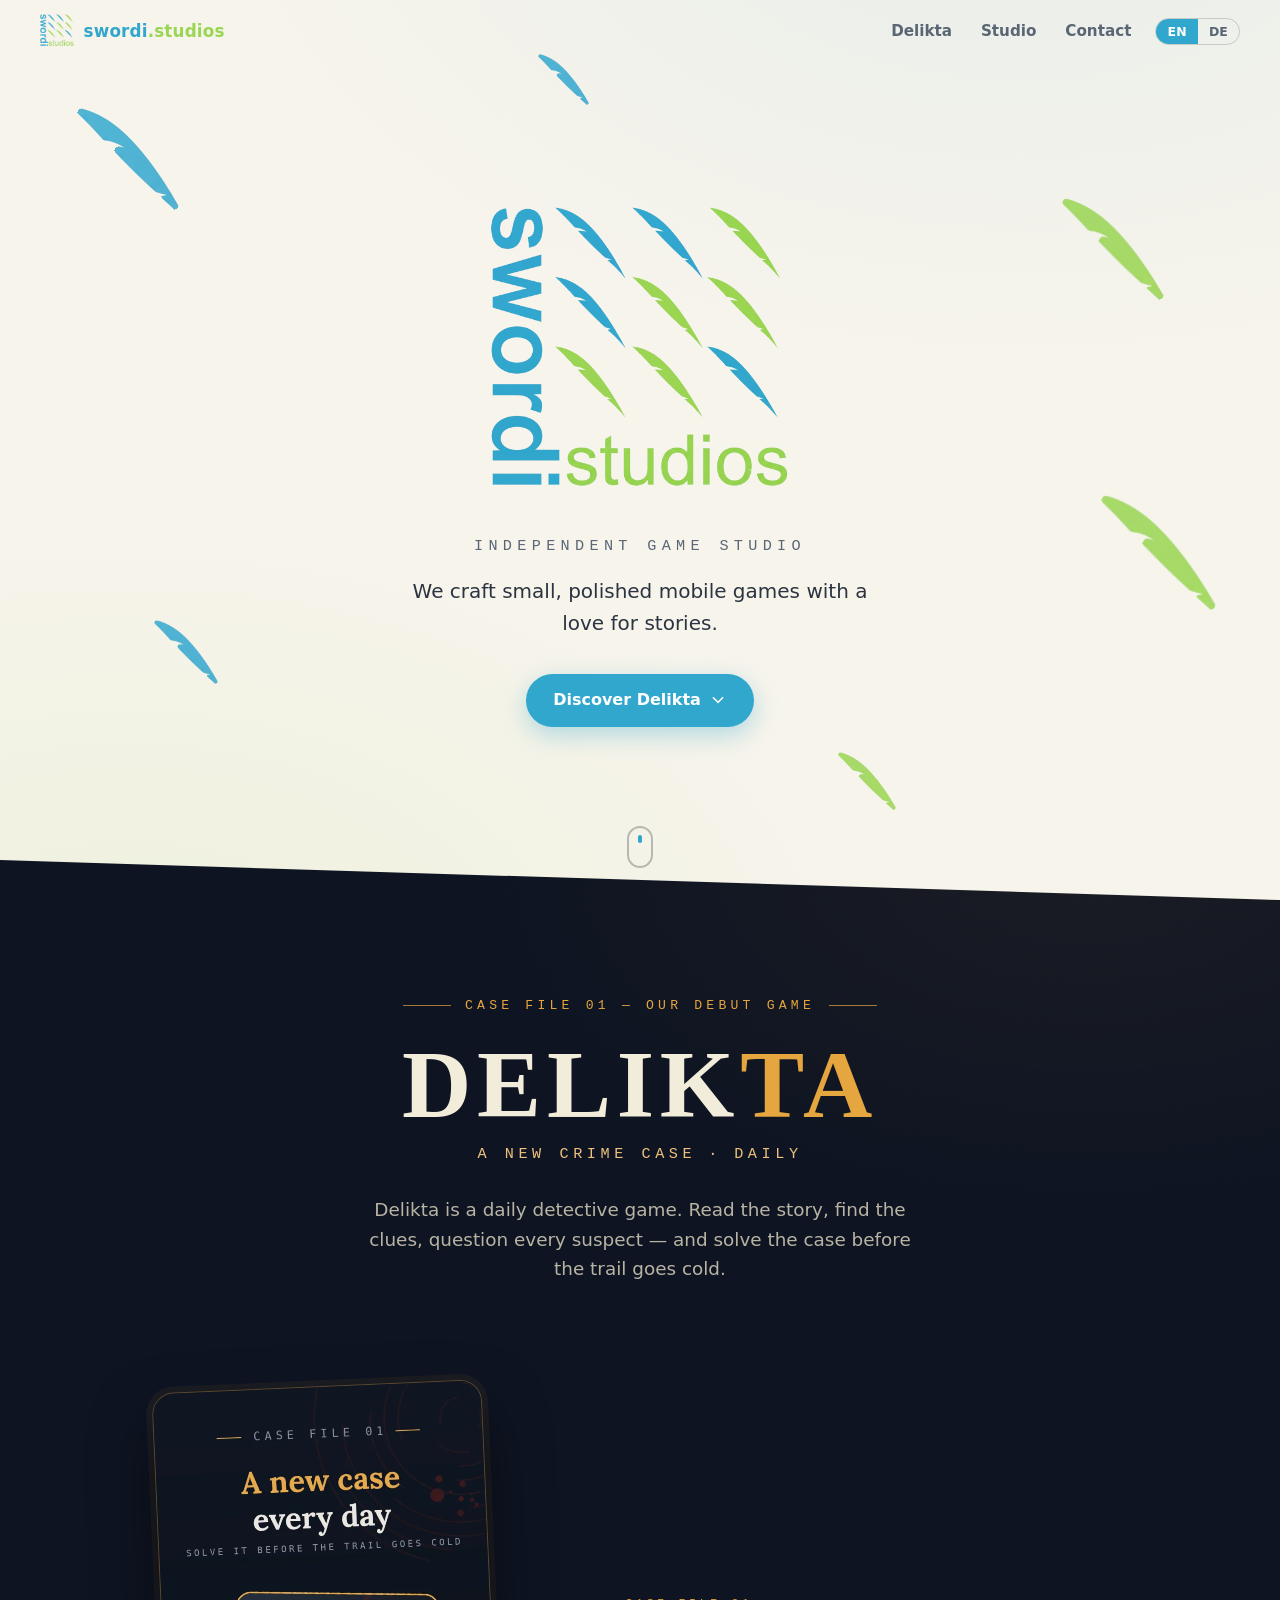
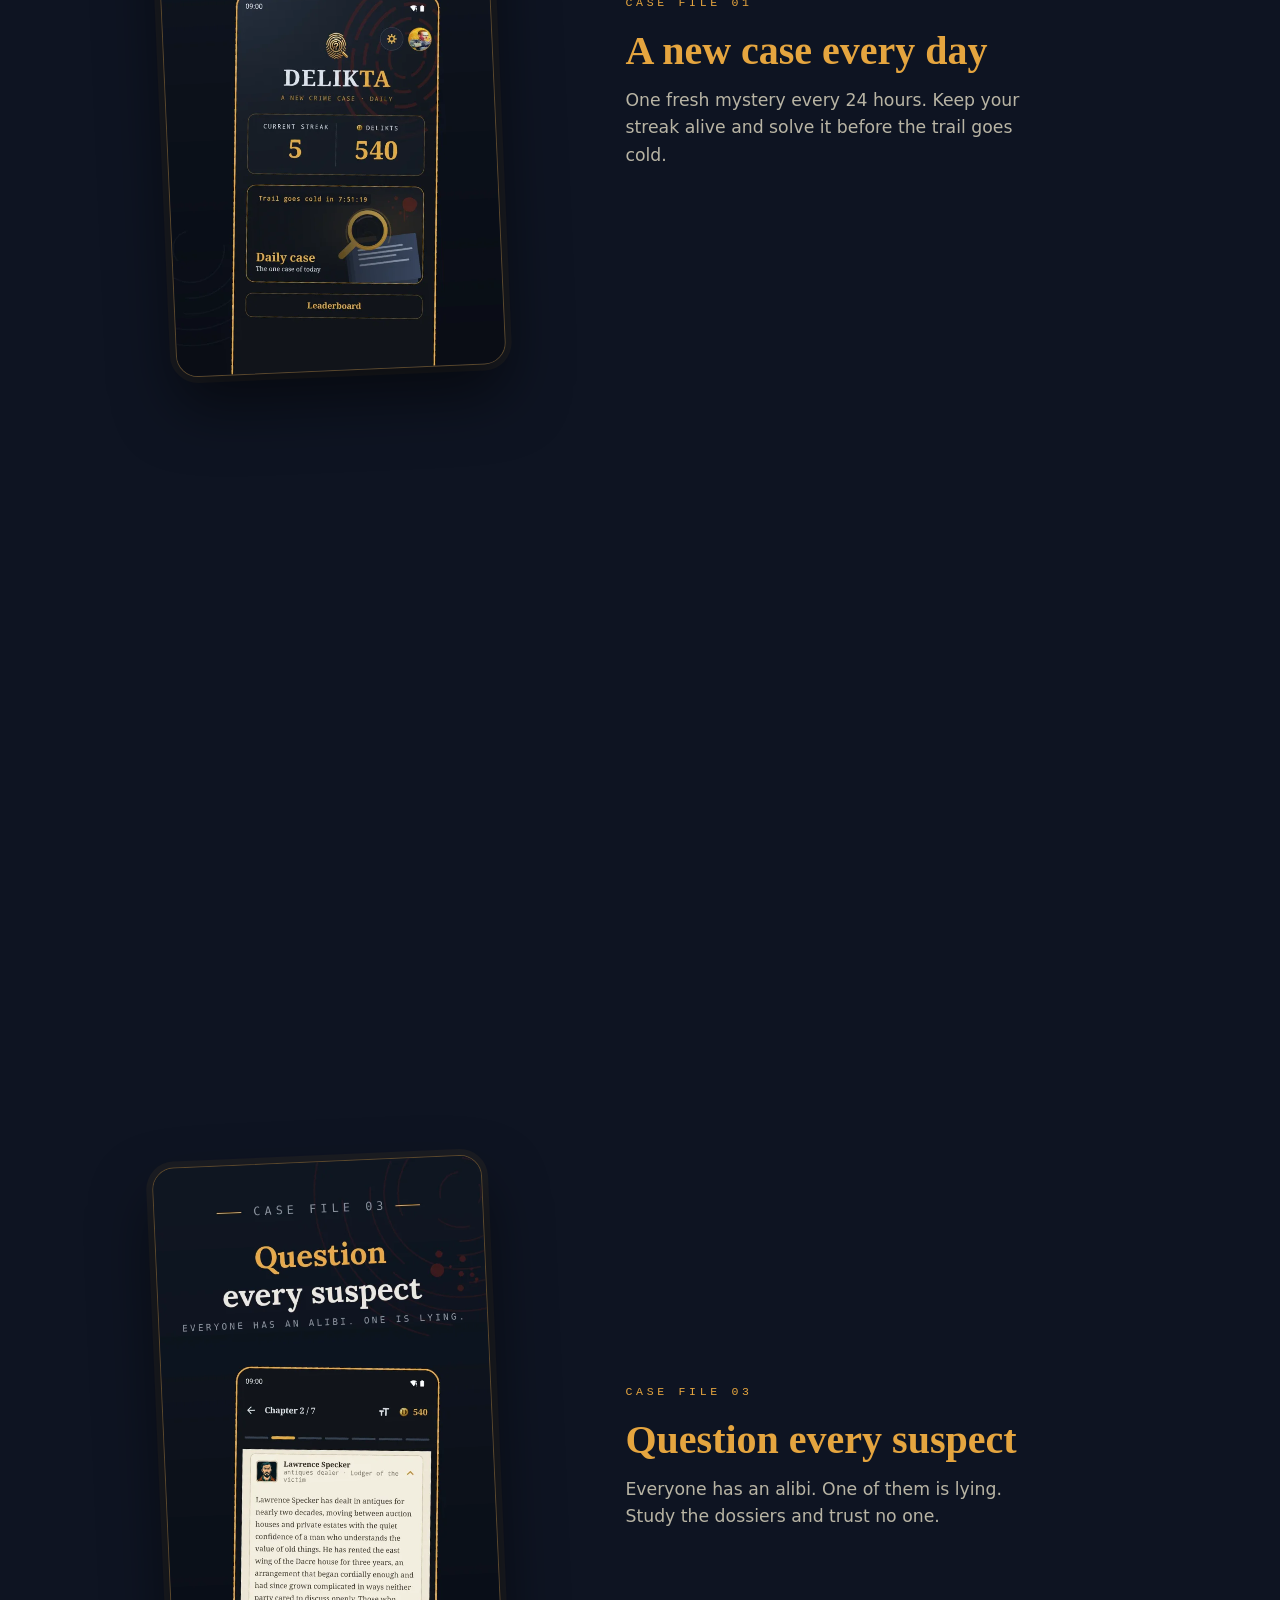
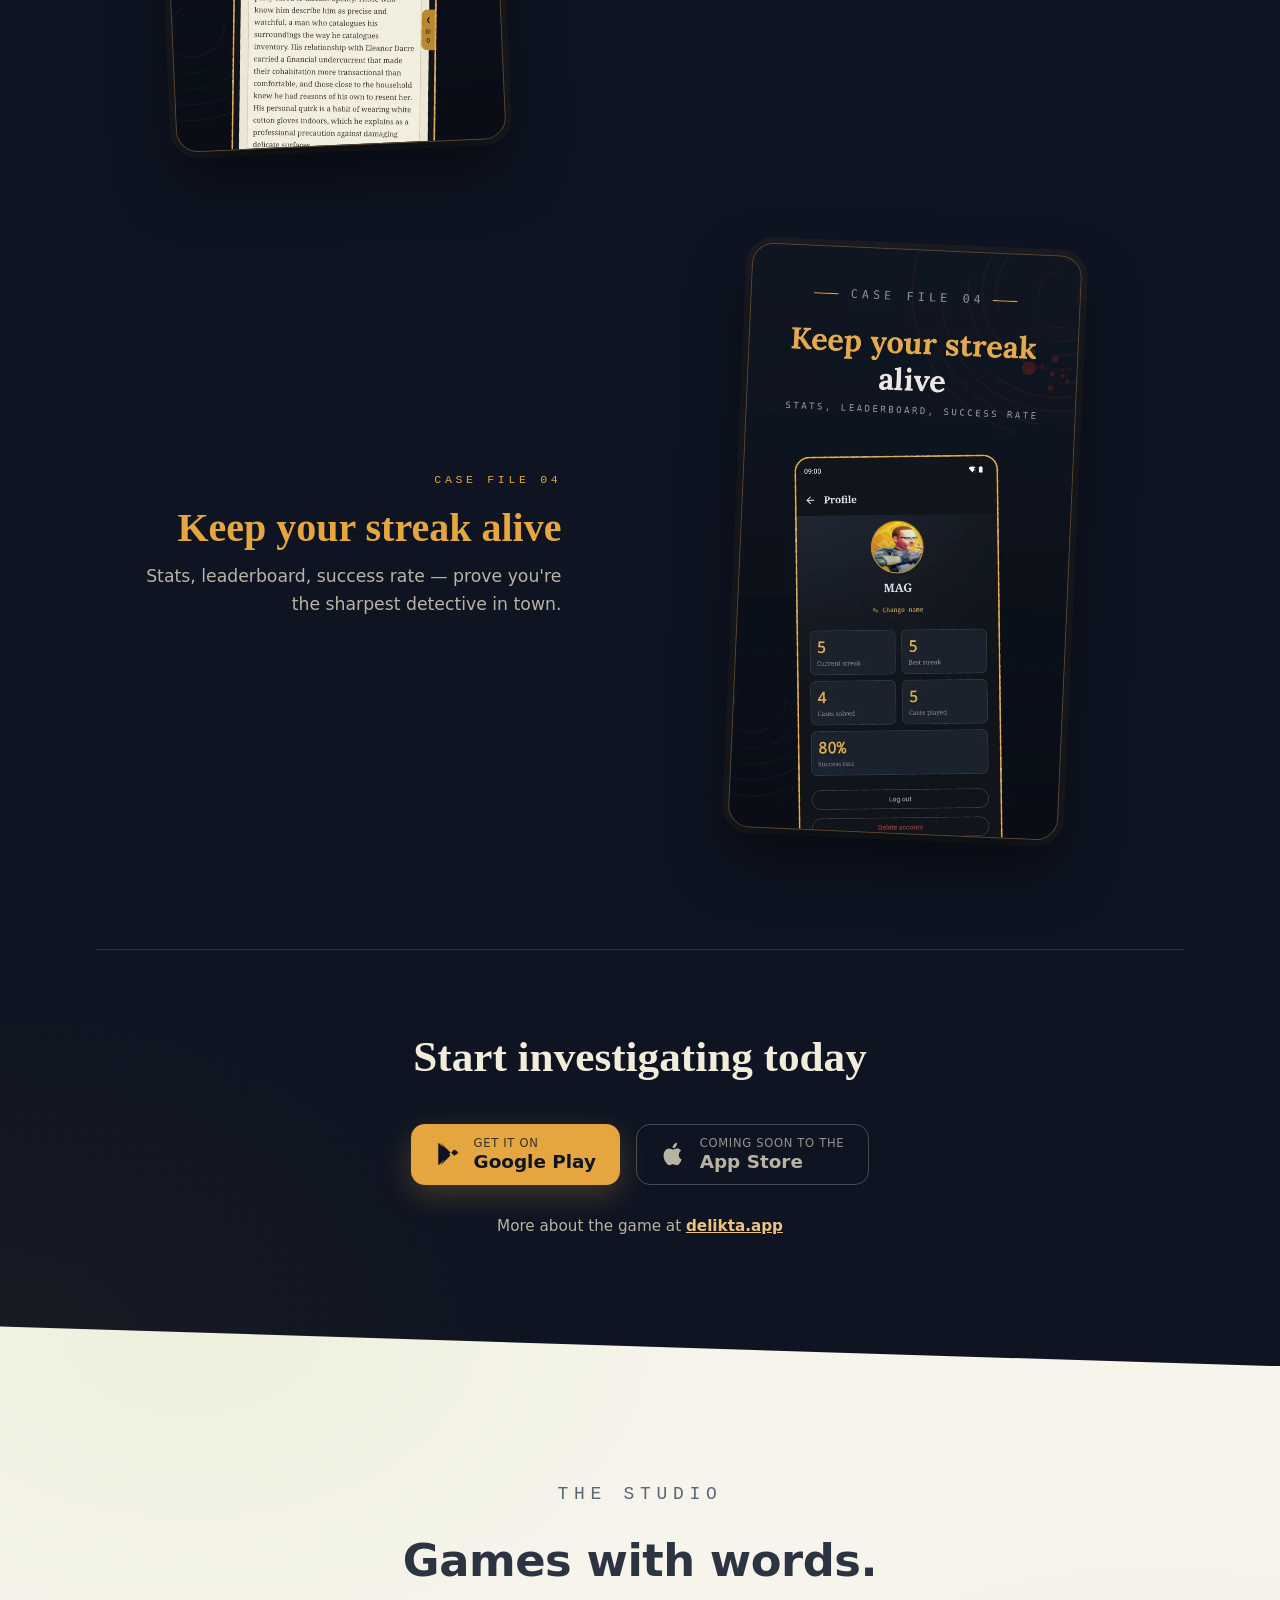
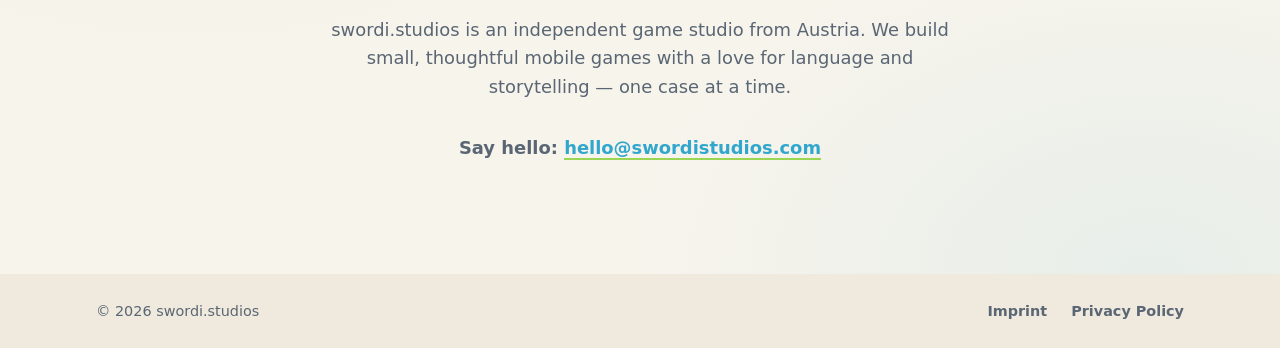
==== index.html @ f4ccf382 "Initial swordi.studios landing page Static bilingual (EN/DE) landing page with studio CI hero, dark " ====
<!DOCTYPE html>
<html lang="en">
<head>
  <meta charset="UTF-8">
  <meta name="viewport" content="width=device-width, initial-scale=1.0">
  <title>swordi.studios — independent game studio</title>
  <meta name="description" content="swordi.studios is an independent game studio from Austria — creators of Delikta, the daily detective game. A new crime case, every day.">
  <link rel="icon" type="image/png" sizes="32x32" href="assets/img/favicon-32.png">
  <link rel="apple-touch-icon" href="assets/img/apple-touch-icon.png">
  <link rel="canonical" href="https://swordistudios.com/">
  <meta property="og:title" content="swordi.studios — independent game studio">
  <meta property="og:description" content="Creators of Delikta, the daily detective game. A new crime case, every day.">
  <meta property="og:image" content="https://swordistudios.com/assets/img/delikta-feature.jpg">
  <meta property="og:url" content="https://swordistudios.com/">
  <meta property="og:type" content="website">
  <link rel="stylesheet" href="css/style.css">
</head>
<body>

  <!-- ======= Navigation ======= -->
  <header class="nav" id="nav">
    <a class="nav-brand" href="#top" aria-label="swordi.studios — back to top">
      <img src="assets/img/logo-192.png" alt="" width="34" height="34">
      <span>swordi<em>.studios</em></span>
    </a>
    <nav class="nav-links" aria-label="Main">
      <a href="#delikta" data-i18n="nav.delikta">Delikta</a>
      <a href="#studio" data-i18n="nav.studio">Studio</a>
      <a href="#contact" data-i18n="nav.contact">Contact</a>
    </nav>
    <div class="lang-toggle" role="group" aria-label="Language">
      <button type="button" data-lang="en" aria-pressed="true">EN</button>
      <button type="button" data-lang="de" aria-pressed="false">DE</button>
    </div>
  </header>

  <main id="top">

    <!-- ======= Hero (studio CI: light) ======= -->
    <section class="hero" id="hero">
      <div class="feathers" aria-hidden="true">
        <img class="feather f1" data-speed="0.22" src="assets/img/feather-blue.png" alt="" width="134" height="116">
        <img class="feather f2" data-speed="0.35" src="assets/img/feather-green.png" alt="" width="132" height="116">
        <img class="feather f3" data-speed="0.5" src="assets/img/feather-blue.png" alt="" width="134" height="116">
        <img class="feather f4" data-speed="0.18" src="assets/img/feather-green.png" alt="" width="132" height="116">
        <img class="feather f5" data-speed="0.4" src="assets/img/feather-blue.png" alt="" width="134" height="116">
        <img class="feather f6" data-speed="0.28" src="assets/img/feather-green.png" alt="" width="132" height="116">
      </div>

      <div class="hero-inner">
        <img class="hero-logo" src="assets/img/logo.png" alt="swordi.studios logo" width="300" height="300">
        <p class="hero-tag" data-i18n="hero.tag">Independent game studio</p>
        <p class="hero-sub" data-i18n="hero.sub">We craft small, polished mobile games with a love for stories.</p>
        <a class="hero-cta" href="#delikta">
          <span data-i18n="hero.cta">Discover Delikta</span>
          <svg viewBox="0 0 24 24" width="18" height="18" aria-hidden="true"><path d="M12 16.5 4.5 9l1.4-1.4L12 13.7l6.1-6.1L19.5 9Z" fill="currentColor"/></svg>
        </a>
      </div>

      <div class="scroll-hint" aria-hidden="true"><span></span></div>
    </section>

    <!-- ======= Delikta (game CI: dark noir) ======= -->
    <section class="delikta" id="delikta">
      <div class="delikta-inner">

        <div class="case-header reveal">
          <p class="kicker"><span class="rule"></span><span data-i18n="delikta.kicker">Case file 01 — our debut game</span><span class="rule"></span></p>
          <h1 class="delikta-wordmark">DELIK<span>TA</span></h1>
          <p class="delikta-tagline" data-i18n="delikta.tagline">A new crime case&ensp;·&ensp;daily</p>
          <p class="delikta-intro" data-i18n="delikta.intro">Delikta is a daily detective game. Read the story, find the clues, question every suspect — and solve the case before the trail goes cold.</p>
        </div>

        <div class="features">
          <article class="feature reveal">
            <div class="feature-shot"><img data-shot="01" src="assets/img/screenshots/en_01_feature.webp" alt="Delikta home screen with the daily case and streak counter" loading="lazy" width="640" height="1138"></div>
            <div class="feature-copy">
              <p class="kicker small" data-i18n="f1.kicker">Case file 01</p>
              <h2 data-i18n="f1.title">A new case every day</h2>
              <p data-i18n="f1.text">One fresh mystery every 24 hours. Keep your streak alive and solve it before the trail goes cold.</p>
            </div>
          </article>

          <article class="feature reveal">
            <div class="feature-shot"><img data-shot="02" src="assets/img/screenshots/en_02_feature.webp" alt="Delikta story chapter with the crime narrative" loading="lazy" width="640" height="1138"></div>
            <div class="feature-copy">
              <p class="kicker small" data-i18n="f2.kicker">Case file 02</p>
              <h2 data-i18n="f2.title">Read the story, find the clues</h2>
              <p data-i18n="f2.text">Every case is a short crime story full of suspects and motives — told chapter by chapter.</p>
            </div>
          </article>

          <article class="feature reveal">
            <div class="feature-shot"><img data-shot="03" src="assets/img/screenshots/en_03_feature.webp" alt="Delikta suspect dossier screen" loading="lazy" width="640" height="1138"></div>
            <div class="feature-copy">
              <p class="kicker small" data-i18n="f3.kicker">Case file 03</p>
              <h2 data-i18n="f3.title">Question every suspect</h2>
              <p data-i18n="f3.text">Everyone has an alibi. One of them is lying. Study the dossiers and trust no one.</p>
            </div>
          </article>

          <article class="feature reveal">
            <div class="feature-shot"><img data-shot="04" src="assets/img/screenshots/en_04_feature.webp" alt="Delikta profile with streak, stats and success rate" loading="lazy" width="640" height="1138"></div>
            <div class="feature-copy">
              <p class="kicker small" data-i18n="f4.kicker">Case file 04</p>
              <h2 data-i18n="f4.title">Keep your streak alive</h2>
              <p data-i18n="f4.text">Stats, leaderboard, success rate — prove you're the sharpest detective in town.</p>
            </div>
          </article>
        </div>

        <div class="delikta-cta reveal" id="download">
          <h2 data-i18n="cta.title">Start investigating today</h2>
          <div class="store-buttons">
            <a class="store-btn play" href="https://play.google.com/store/apps/details?id=io.delikta.game" target="_blank" rel="noopener">
              <svg viewBox="0 0 24 24" width="26" height="26" aria-hidden="true"><path fill="currentColor" d="M3.6 1.8 13.7 12 3.6 22.2c-.4-.2-.6-.6-.6-1.1V2.9c0-.5.2-.9.6-1.1Zm11.5 8.7 2.6-2.6 2.9 1.7c1 .6 1 1.6 0 2.2l-2.9 1.7-2.6-2.6-.2-.2.2-.2ZM5 1.5l9.3 9.1-2 2L5 1.5Zm0 21 7.3-11.1 2 2L5 22.5Z"/></svg>
              <span><small data-i18n="cta.playSmall">Get it on</small><strong>Google Play</strong></span>
            </a>
            <span class="store-btn soon">
              <svg viewBox="0 0 24 24" width="26" height="26" aria-hidden="true"><path fill="currentColor" d="M16.4 12.9c0-2.6 2.1-3.8 2.2-3.9-1.2-1.8-3.1-2-3.8-2-1.6-.2-3.1 1-3.9 1s-2-1-3.4-1c-1.7 0-3.3 1-4.2 2.6-1.8 3.1-.5 7.7 1.3 10.2.9 1.2 1.9 2.6 3.2 2.5 1.3-.1 1.8-.8 3.4-.8s2 .8 3.4.8 2.3-1.2 3.1-2.5c1-1.4 1.4-2.8 1.4-2.9-.1 0-2.7-1-2.7-4ZM13.8 5c.7-.9 1.2-2.1 1.1-3.3-1 0-2.3.7-3 1.6-.7.8-1.3 2-1.1 3.2 1.1.1 2.3-.6 3-1.5Z"/></svg>
              <span><small data-i18n="cta.iosSmall">Coming soon to the</small><strong>App Store</strong></span>
            </span>
          </div>
          <p class="delikta-link" data-i18n-html="cta.more">More about the game at <a href="https://www.delikta.app" target="_blank" rel="noopener">delikta.app</a></p>
        </div>

      </div>
    </section>

    <!-- ======= Studio (back to light) ======= -->
    <section class="studio" id="studio">
      <div class="studio-inner reveal">
        <p class="kicker light-kicker" data-i18n="studio.kicker">The studio</p>
        <h2 data-i18n="studio.title">Games with words.</h2>
        <p data-i18n="studio.text">swordi.studios is an independent game studio from Austria. We build small, thoughtful mobile games with a love for language and storytelling — one case at a time.</p>
        <p class="studio-contact" id="contact" data-i18n-html="studio.contact">Say hello: <a href="mailto:hello@swordistudios.com">hello@swordistudios.com</a></p>
      </div>
    </section>

  </main>

  <!-- ======= Footer ======= -->
  <footer class="footer">
    <div class="footer-inner">
      <p>© <span id="year">2026</span> swordi.studios</p>
      <nav aria-label="Legal">
        <a href="impressum.html" data-i18n="footer.imprint">Imprint</a>
        <a href="privacy.html" data-i18n="footer.privacy">Privacy Policy</a>
      </nav>
    </div>
  </footer>

  <script src="js/main.js"></script>
</body>
</html>
---- css/style.css ----
/* ============================================================
   swordi.studios — landing page
   CI: logo colors (blue #31a7cd, green #9bd554, cream paper)
   Delikta section: game CI (navy #0e1422, gold #e5a53f)
   ============================================================ */

:root {
  --blue: #31a7cd;
  --green: #9bd554;
  --ink: #2b3440;
  --ink-soft: #5a6674;
  --paper: #f7f4ec;
  --paper-deep: #efeadd;

  --navy: #0e1422;
  --navy-panel: #151d30;
  --gold: #e5a53f;
  --gold-soft: #eec27d;
  --cream: #f2edda;
  --cream-dim: #b8b4a4;

  --sans: "Avenir Next", "Segoe UI", system-ui, -apple-system, sans-serif;
  --serif: Georgia, "Times New Roman", serif;
  --mono: "SF Mono", "Cascadia Code", Menlo, Consolas, monospace;
}

* { margin: 0; padding: 0; box-sizing: border-box; }

html { scroll-behavior: smooth; }

body {
  font-family: var(--sans);
  color: var(--ink);
  background: var(--paper);
  line-height: 1.6;
  -webkit-font-smoothing: antialiased;
}

img { max-width: 100%; height: auto; display: block; }

/* ============ Navigation ============ */

.nav {
  position: fixed;
  inset: 0 0 auto 0;
  z-index: 100;
  display: flex;
  align-items: center;
  gap: 1.5rem;
  padding: 0.9rem clamp(1rem, 4vw, 2.5rem);
  transition: background 0.35s ease, box-shadow 0.35s ease, padding 0.35s ease;
}

.nav.scrolled {
  background: rgba(247, 244, 236, 0.85);
  backdrop-filter: blur(12px);
  -webkit-backdrop-filter: blur(12px);
  box-shadow: 0 1px 0 rgba(43, 52, 64, 0.08);
  padding-top: 0.55rem;
  padding-bottom: 0.55rem;
}

.nav-brand {
  display: flex;
  align-items: center;
  gap: 0.6rem;
  text-decoration: none;
  color: var(--blue);
  font-weight: 700;
  font-size: 1.05rem;
  letter-spacing: 0.01em;
}

.nav-brand em { font-style: normal; color: var(--green); }

.nav-links {
  margin-left: auto;
  display: flex;
  gap: clamp(0.8rem, 2.5vw, 1.8rem);
}

.nav-links a {
  text-decoration: none;
  color: var(--ink-soft);
  font-size: 0.95rem;
  font-weight: 600;
  transition: color 0.2s;
}

.nav-links a:hover { color: var(--blue); }

.lang-toggle {
  display: flex;
  border: 1.5px solid rgba(43, 52, 64, 0.2);
  border-radius: 999px;
  overflow: hidden;
}

.lang-toggle button {
  border: 0;
  background: transparent;
  font: 600 0.78rem var(--sans);
  color: var(--ink-soft);
  padding: 0.32rem 0.7rem;
  cursor: pointer;
  transition: background 0.2s, color 0.2s;
}

.lang-toggle button[aria-pressed="true"] {
  background: var(--blue);
  color: #fff;
}

/* ============ Hero ============ */

.hero {
  position: relative;
  min-height: 100svh;
  display: grid;
  place-items: center;
  overflow: hidden;
  background:
    radial-gradient(90rem 60rem at 80% -20%, rgba(49, 167, 205, 0.08), transparent 60%),
    radial-gradient(80rem 50rem at 10% 110%, rgba(155, 213, 84, 0.1), transparent 60%),
    var(--paper);
  padding: 6rem 1.5rem 4rem;
}

.hero-inner {
  position: relative;
  z-index: 2;
  text-align: center;
  max-width: 44rem;
}

.hero-logo {
  width: clamp(180px, 34vw, 300px);
  margin: 0 auto 1.8rem;
  animation: logo-in 1s cubic-bezier(0.2, 0.7, 0.3, 1) both;
}

.hero-tag {
  font-family: var(--mono);
  font-size: clamp(0.8rem, 1.6vw, 0.95rem);
  letter-spacing: 0.35em;
  text-transform: uppercase;
  color: var(--ink-soft);
  animation: rise-in 0.9s 0.25s cubic-bezier(0.2, 0.7, 0.3, 1) both;
}

.hero-sub {
  margin: 1rem auto 2.2rem;
  max-width: 30rem;
  font-size: clamp(1.05rem, 2.2vw, 1.25rem);
  color: var(--ink);
  animation: rise-in 0.9s 0.4s cubic-bezier(0.2, 0.7, 0.3, 1) both;
}

.hero-cta {
  display: inline-flex;
  align-items: center;
  gap: 0.5rem;
  background: var(--blue);
  color: #fff;
  text-decoration: none;
  font-weight: 700;
  font-size: 1rem;
  padding: 0.85rem 1.7rem;
  border-radius: 999px;
  box-shadow: 0 8px 24px rgba(49, 167, 205, 0.35);
  transition: transform 0.25s, box-shadow 0.25s, background 0.25s;
  animation: rise-in 0.9s 0.55s cubic-bezier(0.2, 0.7, 0.3, 1) both;
}

.hero-cta:hover {
  transform: translateY(-2px);
  background: #2b96b9;
  box-shadow: 0 12px 30px rgba(49, 167, 205, 0.45);
}

.hero-cta svg { transition: transform 0.25s; }
.hero-cta:hover svg { transform: translateY(3px); }

/* floating feathers */

.feathers { position: absolute; inset: 0; z-index: 1; pointer-events: none; }

.feather {
  position: absolute;
  width: clamp(50px, 8vw, 110px);
  opacity: 0.85;
  will-change: transform;
  animation: feather-drift 7s ease-in-out infinite alternate;
}

.f1 { top: 12%; left: 6%; animation-delay: -1s; }
.f2 { top: 22%; right: 9%; animation-delay: -3s; }
.f3 { bottom: 24%; left: 12%; width: clamp(36px, 5vw, 70px); animation-delay: -5s; }
.f4 { top: 55%; right: 5%; width: clamp(60px, 9vw, 130px); animation-delay: -2s; }
.f5 { top: 6%; left: 42%; width: clamp(30px, 4vw, 56px); animation-delay: -4s; }
.f6 { bottom: 10%; right: 30%; width: clamp(34px, 4.5vw, 64px); animation-delay: -6s; }

/* animates `transform` only — JS parallax uses the separate `translate`
   property, so both compose without fighting each other */
@keyframes feather-drift {
  from { transform: rotate(-4deg) translateY(-12px); }
  to   { transform: rotate(5deg) translateY(14px); }
}

@keyframes logo-in {
  from { opacity: 0; transform: scale(0.92) translateY(14px); }
  to   { opacity: 1; transform: none; }
}

@keyframes rise-in {
  from { opacity: 0; transform: translateY(18px); }
  to   { opacity: 1; transform: none; }
}

.scroll-hint {
  position: absolute;
  bottom: 2rem;
  left: 50%;
  translate: -50% 0;
  width: 26px;
  height: 42px;
  border: 2px solid rgba(43, 52, 64, 0.3);
  border-radius: 14px;
  z-index: 2;
}

.scroll-hint span {
  position: absolute;
  top: 7px;
  left: 50%;
  translate: -50% 0;
  width: 4px;
  height: 8px;
  border-radius: 2px;
  background: var(--blue);
  animation: scroll-dot 1.8s ease-in-out infinite;
}

@keyframes scroll-dot {
  0%   { opacity: 1; transform: translateY(0); }
  70%  { opacity: 0; transform: translateY(14px); }
  100% { opacity: 0; transform: translateY(0); }
}

/* ============ Delikta section (dark noir) ============ */

.delikta {
  position: relative;
  background:
    radial-gradient(70rem 40rem at 85% 0%, rgba(229, 165, 63, 0.06), transparent 55%),
    radial-gradient(60rem 45rem at 0% 100%, rgba(229, 165, 63, 0.05), transparent 55%),
    var(--navy);
  color: var(--cream);
  padding: clamp(5rem, 10vw, 8.5rem) 1.5rem;
  clip-path: polygon(0 0, 100% 2.5rem, 100% 100%, 0 calc(100% - 2.5rem));
  margin: -2.5rem 0;
  z-index: 3;
}

.delikta-inner { max-width: 68rem; margin: 0 auto; }

.case-header { text-align: center; margin-bottom: clamp(4rem, 8vw, 6.5rem); }

.kicker {
  display: inline-flex;
  align-items: center;
  gap: 0.9rem;
  font-family: var(--mono);
  font-size: 0.82rem;
  letter-spacing: 0.32em;
  text-transform: uppercase;
  color: var(--gold);
}

.kicker .rule { width: 3rem; height: 1px; background: var(--gold); opacity: 0.7; }

.kicker.small { font-size: 0.72rem; gap: 0; }

.delikta-wordmark {
  font-family: var(--serif);
  font-weight: 700;
  font-size: clamp(3rem, 10vw, 6rem);
  letter-spacing: 0.06em;
  color: var(--cream);
  margin: 1.2rem 0 0.4rem;
  line-height: 1.05;
}

.delikta-wordmark span { color: var(--gold); }

.delikta-tagline {
  font-family: var(--mono);
  letter-spacing: 0.3em;
  text-transform: uppercase;
  font-size: clamp(0.75rem, 1.8vw, 0.95rem);
  color: var(--gold-soft);
}

.delikta-intro {
  max-width: 36rem;
  margin: 1.8rem auto 0;
  font-size: clamp(1rem, 2vw, 1.15rem);
  color: var(--cream-dim);
}

/* feature rows */

.features { display: grid; gap: clamp(4rem, 8vw, 7rem); }

.feature {
  display: grid;
  grid-template-columns: minmax(0, 5fr) minmax(0, 6fr);
  align-items: center;
  gap: clamp(2rem, 5vw, 4.5rem);
}

.feature:nth-child(even) .feature-shot { order: 2; }
.feature:nth-child(even) .feature-copy { order: 1; text-align: right; }
.feature:nth-child(even) .feature-copy .kicker { flex-direction: row-reverse; }

.feature-shot {
  display: flex;
  justify-content: center;
}

.feature-shot img {
  width: min(100%, 330px);
  border-radius: 22px;
  border: 1px solid rgba(229, 165, 63, 0.35);
  box-shadow:
    0 30px 60px rgba(0, 0, 0, 0.5),
    0 0 0 6px rgba(229, 165, 63, 0.06);
  rotate: -2.5deg;
  transition: rotate 0.5s cubic-bezier(0.2, 0.7, 0.3, 1), scale 0.5s cubic-bezier(0.2, 0.7, 0.3, 1);
}

.feature:nth-child(even) .feature-shot img { rotate: 2.5deg; }

.feature-shot img:hover { rotate: 0deg; scale: 1.02; }

.feature-copy h2 {
  font-family: var(--serif);
  font-size: clamp(1.7rem, 4vw, 2.5rem);
  line-height: 1.15;
  margin: 0.9rem 0 0.8rem;
  color: var(--gold);
}

.feature-copy h2::first-line { color: var(--gold); }

.feature-copy p:not(.kicker) {
  color: var(--cream-dim);
  font-size: clamp(0.98rem, 1.8vw, 1.08rem);
  max-width: 26rem;
}

.feature:nth-child(even) .feature-copy p:not(.kicker) { margin-left: auto; }

/* CTA */

.delikta-cta {
  text-align: center;
  margin-top: clamp(5rem, 9vw, 7.5rem);
  padding-top: clamp(3rem, 6vw, 4.5rem);
  border-top: 1px solid rgba(229, 165, 63, 0.2);
}

.delikta-cta h2 {
  font-family: var(--serif);
  font-size: clamp(1.8rem, 4.5vw, 2.7rem);
  color: var(--cream);
  margin-bottom: 2rem;
}

.store-buttons {
  display: flex;
  flex-wrap: wrap;
  gap: 1rem;
  justify-content: center;
}

.store-btn {
  display: inline-flex;
  align-items: center;
  gap: 0.8rem;
  padding: 0.7rem 1.5rem;
  border-radius: 14px;
  text-decoration: none;
  text-align: left;
  line-height: 1.25;
}

.store-btn span { display: flex; flex-direction: column; }
.store-btn small { font-size: 0.72rem; letter-spacing: 0.06em; text-transform: uppercase; opacity: 0.8; }
.store-btn strong { font-size: 1.15rem; }

.store-btn.play {
  background: var(--gold);
  color: var(--navy);
  box-shadow: 0 10px 30px rgba(229, 165, 63, 0.25);
  transition: transform 0.25s, box-shadow 0.25s;
}

.store-btn.play:hover {
  transform: translateY(-2px);
  box-shadow: 0 14px 36px rgba(229, 165, 63, 0.4);
}

.store-btn.soon {
  border: 1px solid rgba(242, 237, 218, 0.25);
  color: var(--cream-dim);
  cursor: default;
}

.delikta-link { margin-top: 1.8rem; color: var(--cream-dim); font-size: 0.95rem; }
.delikta-link a { color: var(--gold-soft); font-weight: 600; }

/* ============ Studio ============ */

.studio {
  background:
    radial-gradient(60rem 40rem at 15% 0%, rgba(155, 213, 84, 0.1), transparent 55%),
    radial-gradient(60rem 40rem at 90% 100%, rgba(49, 167, 205, 0.08), transparent 55%),
    var(--paper);
  padding: clamp(7rem, 12vw, 10rem) 1.5rem clamp(5rem, 9vw, 7rem);
  text-align: center;
}

.studio-inner { max-width: 40rem; margin: 0 auto; }

.light-kicker { color: var(--blue); }
.light-kicker::before, .light-kicker::after { content: none; }

.studio h2 {
  font-size: clamp(1.9rem, 4.5vw, 2.8rem);
  margin: 1rem 0 1.2rem;
  color: var(--ink);
  letter-spacing: -0.01em;
}

.studio p { color: var(--ink-soft); font-size: clamp(1rem, 2vw, 1.12rem); }

.studio-contact { margin-top: 2rem; font-weight: 600; }
.studio-contact a { color: var(--blue); text-decoration: none; border-bottom: 2px solid var(--green); }
.studio-contact a:hover { color: var(--green); }

/* ============ Footer ============ */

.footer {
  background: var(--paper-deep);
  padding: 1.6rem 1.5rem;
}

.footer-inner {
  max-width: 68rem;
  margin: 0 auto;
  display: flex;
  flex-wrap: wrap;
  gap: 0.8rem 2rem;
  align-items: center;
  justify-content: space-between;
  font-size: 0.9rem;
  color: var(--ink-soft);
}

.footer nav { display: flex; gap: 1.5rem; }
.footer a { color: var(--ink-soft); text-decoration: none; font-weight: 600; }
.footer a:hover { color: var(--blue); }

/* ============ Scroll reveals ============ */

.reveal {
  opacity: 0;
  transform: translateY(36px);
  transition: opacity 0.8s cubic-bezier(0.2, 0.7, 0.3, 1), transform 0.8s cubic-bezier(0.2, 0.7, 0.3, 1);
}

.reveal.visible { opacity: 1; transform: none; }

/* ============ Legal pages ============ */

.legal {
  max-width: 44rem;
  margin: 0 auto;
  padding: 8rem 1.5rem 4rem;
}

.legal h1 { font-size: 2rem; margin-bottom: 1.5rem; }
.legal h2 { font-size: 1.25rem; margin: 2rem 0 0.6rem; }
.legal p, .legal li { color: var(--ink-soft); font-size: 0.98rem; }
.legal ul { padding-left: 1.2rem; }
.legal a { color: var(--blue); }
.legal .placeholder { background: rgba(229, 165, 63, 0.25); padding: 0 0.3em; border-radius: 4px; }

/* ============ Responsive ============ */

@media (max-width: 760px) {
  .nav-links { display: none; }
  .nav-brand { flex: 1; }

  .feature { grid-template-columns: 1fr; gap: 1.8rem; }
  .feature:nth-child(even) .feature-shot { order: 0; }
  .feature:nth-child(even) .feature-copy { order: 1; text-align: left; }
  .feature:nth-child(even) .feature-copy .kicker { flex-direction: row; }
  .feature:nth-child(even) .feature-copy p:not(.kicker) { margin-left: 0; }
  .feature-copy { text-align: left; }
  .feature-shot img { width: min(78%, 300px); }

  .delikta { clip-path: polygon(0 0, 100% 1.2rem, 100% 100%, 0 calc(100% - 1.2rem)); margin: -1.2rem 0; }
}

/* ============ Reduced motion ============ */

@media (prefers-reduced-motion: reduce) {
  html { scroll-behavior: auto; }
  .feather, .scroll-hint span { animation: none; }
  .hero-logo, .hero-tag, .hero-sub, .hero-cta { animation-duration: 0.01s; animation-delay: 0s; }
  .reveal { opacity: 1; transform: none; transition: none; }
  .feature-shot img { transition: none; }
}
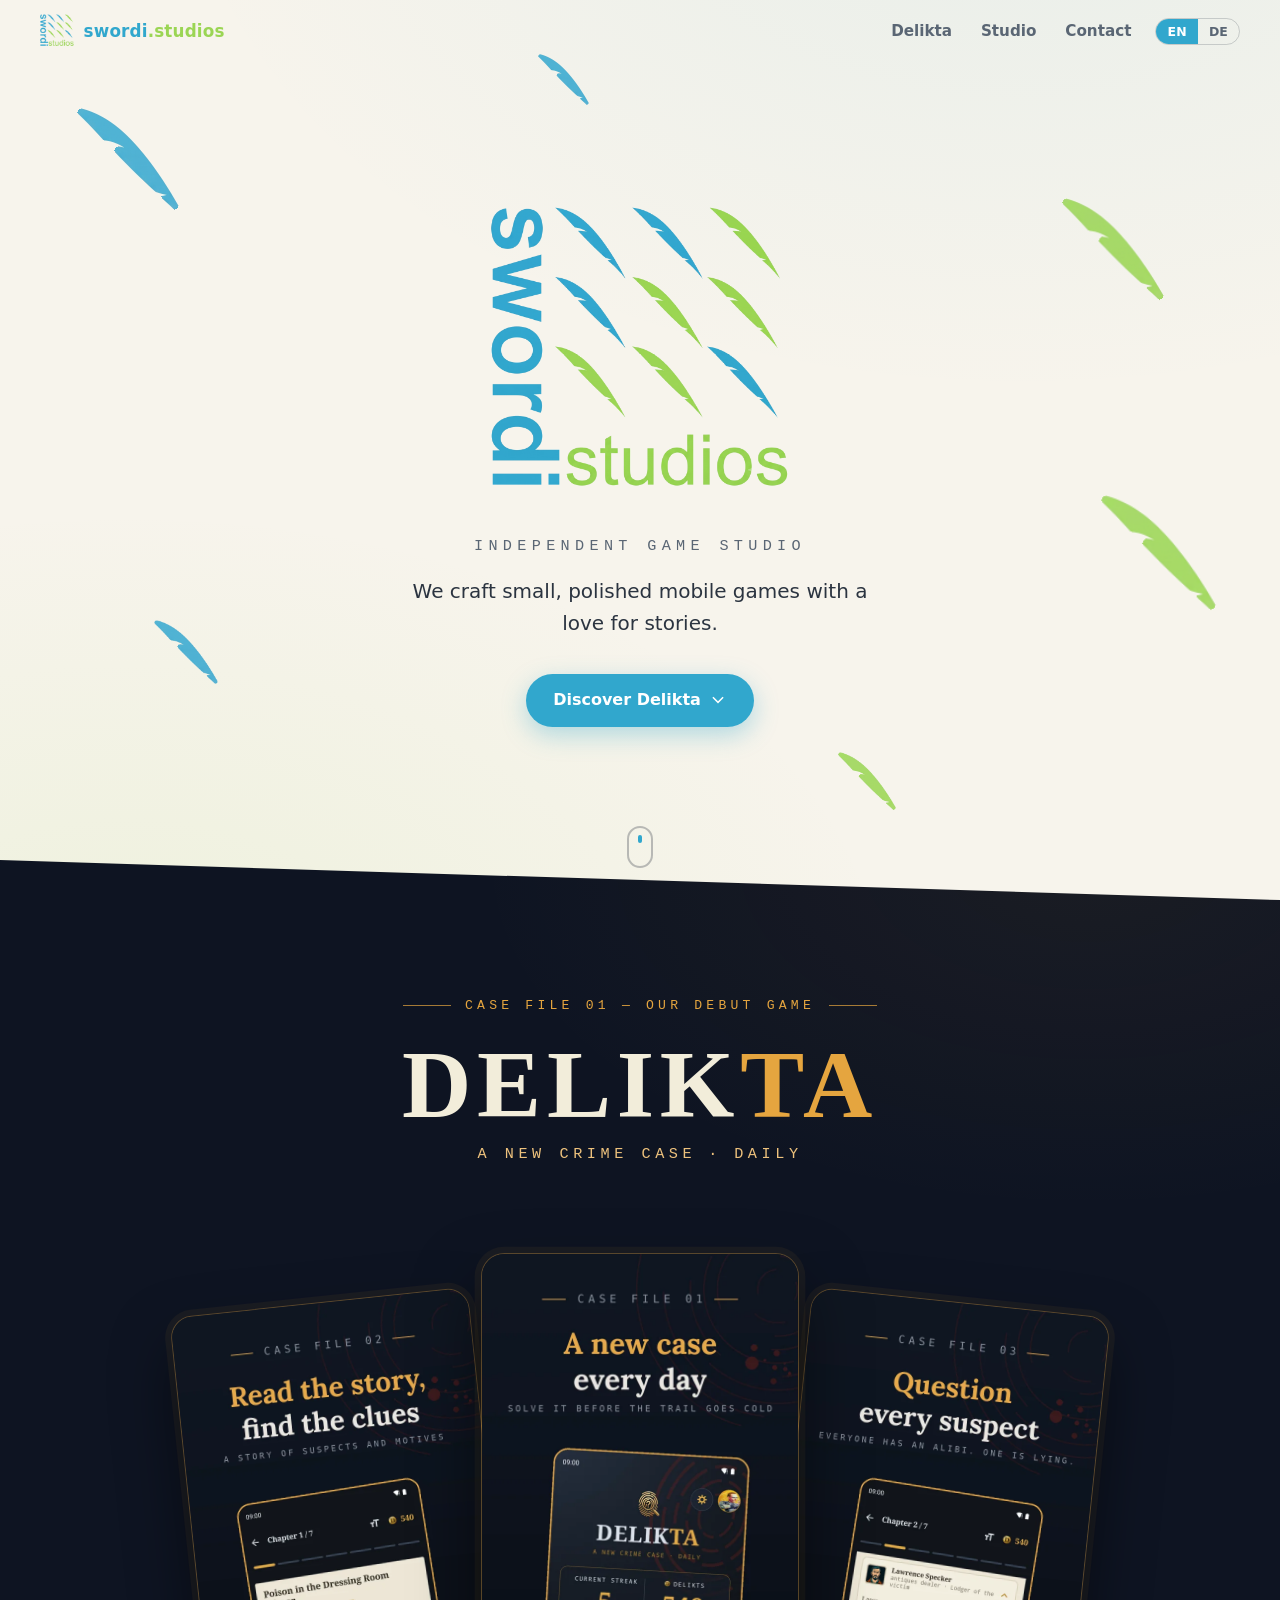
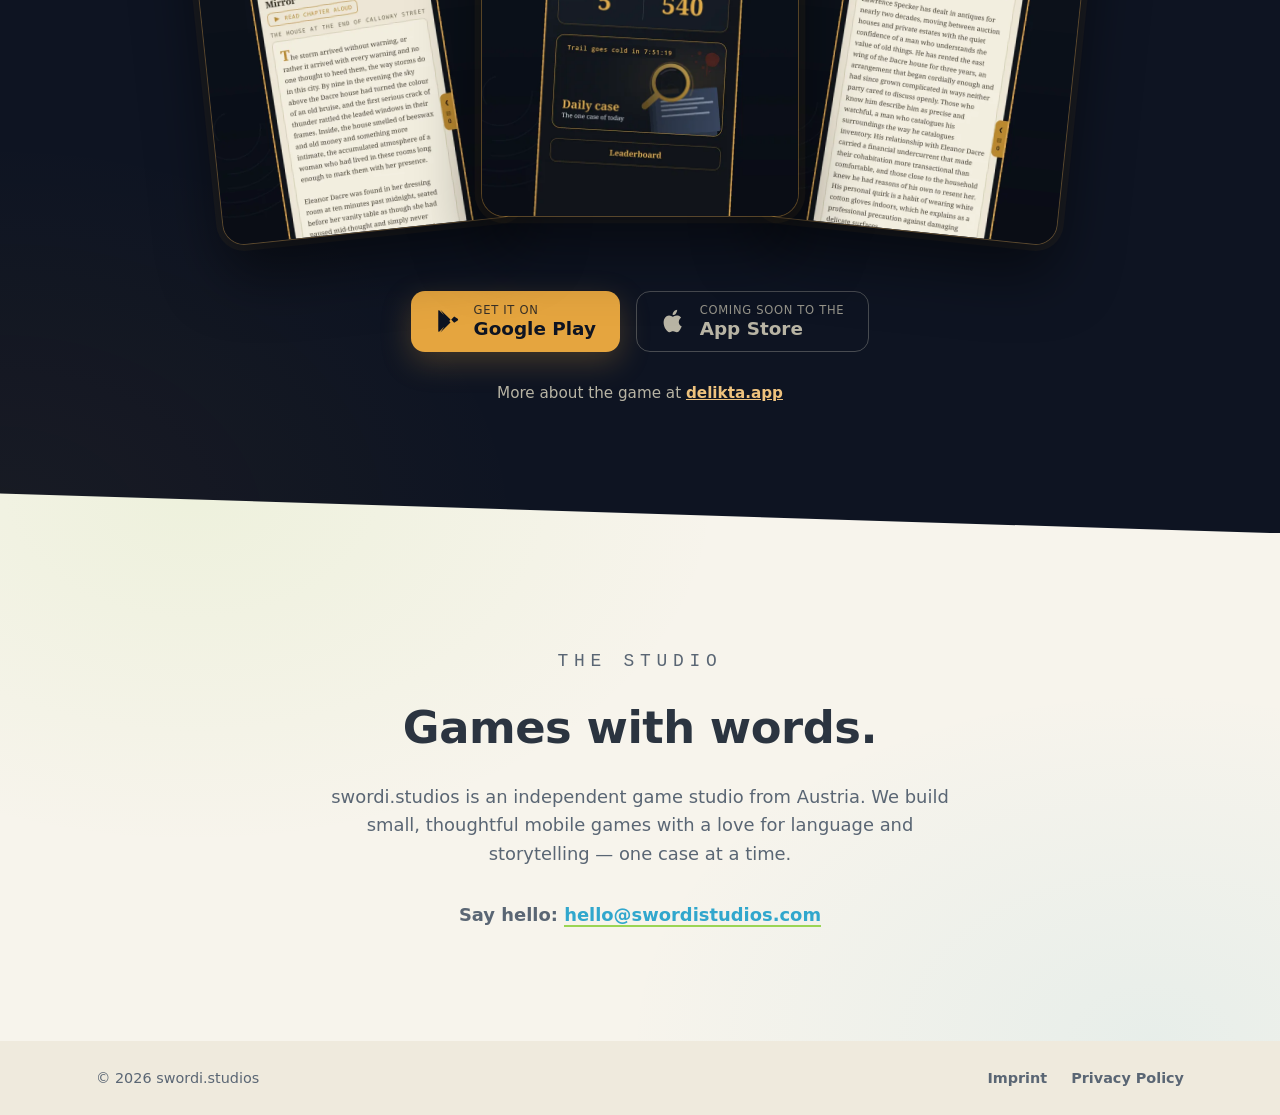
==== commit 36f67d02: "Replace feature rows with compact fanned screenshot gallery Delikta section is now a short showcase " ====
--- a/index.html
+++ b/index.html
@@ -68,49 +68,15 @@
           <p class="kicker"><span class="rule"></span><span data-i18n="delikta.kicker">Case file 01 — our debut game</span><span class="rule"></span></p>
           <h1 class="delikta-wordmark">DELIK<span>TA</span></h1>
           <p class="delikta-tagline" data-i18n="delikta.tagline">A new crime case&ensp;·&ensp;daily</p>
-          <p class="delikta-intro" data-i18n="delikta.intro">Delikta is a daily detective game. Read the story, find the clues, question every suspect — and solve the case before the trail goes cold.</p>
         </div>
 
-        <div class="features">
-          <article class="feature reveal">
-            <div class="feature-shot"><img data-shot="01" src="assets/img/screenshots/en_01_feature.webp" alt="Delikta home screen with the daily case and streak counter" loading="lazy" width="640" height="1138"></div>
-            <div class="feature-copy">
-              <p class="kicker small" data-i18n="f1.kicker">Case file 01</p>
-              <h2 data-i18n="f1.title">A new case every day</h2>
-              <p data-i18n="f1.text">One fresh mystery every 24 hours. Keep your streak alive and solve it before the trail goes cold.</p>
-            </div>
-          </article>
-
-          <article class="feature reveal">
-            <div class="feature-shot"><img data-shot="02" src="assets/img/screenshots/en_02_feature.webp" alt="Delikta story chapter with the crime narrative" loading="lazy" width="640" height="1138"></div>
-            <div class="feature-copy">
-              <p class="kicker small" data-i18n="f2.kicker">Case file 02</p>
-              <h2 data-i18n="f2.title">Read the story, find the clues</h2>
-              <p data-i18n="f2.text">Every case is a short crime story full of suspects and motives — told chapter by chapter.</p>
-            </div>
-          </article>
-
-          <article class="feature reveal">
-            <div class="feature-shot"><img data-shot="03" src="assets/img/screenshots/en_03_feature.webp" alt="Delikta suspect dossier screen" loading="lazy" width="640" height="1138"></div>
-            <div class="feature-copy">
-              <p class="kicker small" data-i18n="f3.kicker">Case file 03</p>
-              <h2 data-i18n="f3.title">Question every suspect</h2>
-              <p data-i18n="f3.text">Everyone has an alibi. One of them is lying. Study the dossiers and trust no one.</p>
-            </div>
-          </article>
-
-          <article class="feature reveal">
-            <div class="feature-shot"><img data-shot="04" src="assets/img/screenshots/en_04_feature.webp" alt="Delikta profile with streak, stats and success rate" loading="lazy" width="640" height="1138"></div>
-            <div class="feature-copy">
-              <p class="kicker small" data-i18n="f4.kicker">Case file 04</p>
-              <h2 data-i18n="f4.title">Keep your streak alive</h2>
-              <p data-i18n="f4.text">Stats, leaderboard, success rate — prove you're the sharpest detective in town.</p>
-            </div>
-          </article>
+        <div class="gallery reveal" aria-label="Delikta screenshots">
+          <img data-shot="02" src="assets/img/screenshots/en_02_feature.webp" alt="Delikta story chapter with the crime narrative" loading="lazy" width="640" height="1138">
+          <img data-shot="01" src="assets/img/screenshots/en_01_feature.webp" alt="Delikta home screen with the daily case and streak counter" loading="lazy" width="640" height="1138">
+          <img data-shot="03" src="assets/img/screenshots/en_03_feature.webp" alt="Delikta suspect dossier screen" loading="lazy" width="640" height="1138">
         </div>
 
         <div class="delikta-cta reveal" id="download">
-          <h2 data-i18n="cta.title">Start investigating today</h2>
           <div class="store-buttons">
             <a class="store-btn play" href="https://play.google.com/store/apps/details?id=io.delikta.game" target="_blank" rel="noopener">
               <svg viewBox="0 0 24 24" width="26" height="26" aria-hidden="true"><path fill="currentColor" d="M3.6 1.8 13.7 12 3.6 22.2c-.4-.2-.6-.6-.6-1.1V2.9c0-.5.2-.9.6-1.1Zm11.5 8.7 2.6-2.6 2.9 1.7c1 .6 1 1.6 0 2.2l-2.9 1.7-2.6-2.6-.2-.2.2-.2ZM5 1.5l9.3 9.1-2 2L5 1.5Zm0 21 7.3-11.1 2 2L5 22.5Z"/></svg>
--- a/css/style.css
+++ b/css/style.css
@@ -301,80 +301,35 @@
   color: var(--gold-soft);
 }
 
-.delikta-intro {
-  max-width: 36rem;
-  margin: 1.8rem auto 0;
-  font-size: clamp(1rem, 2vw, 1.15rem);
-  color: var(--cream-dim);
-}
-
-/* feature rows */
-
-.features { display: grid; gap: clamp(4rem, 8vw, 7rem); }
-
-.feature {
-  display: grid;
-  grid-template-columns: minmax(0, 5fr) minmax(0, 6fr);
-  align-items: center;
-  gap: clamp(2rem, 5vw, 4.5rem);
-}
-
-.feature:nth-child(even) .feature-shot { order: 2; }
-.feature:nth-child(even) .feature-copy { order: 1; text-align: right; }
-.feature:nth-child(even) .feature-copy .kicker { flex-direction: row-reverse; }
-
-.feature-shot {
+/* screenshot gallery — fanned phones like the Play Store feature banner */
+
+.gallery {
   display: flex;
   justify-content: center;
-}
-
-.feature-shot img {
-  width: min(100%, 330px);
+  align-items: flex-start;
+}
+
+.gallery img {
+  width: min(28%, 300px);
   border-radius: 22px;
   border: 1px solid rgba(229, 165, 63, 0.35);
   box-shadow:
     0 30px 60px rgba(0, 0, 0, 0.5),
     0 0 0 6px rgba(229, 165, 63, 0.06);
-  rotate: -2.5deg;
   transition: rotate 0.5s cubic-bezier(0.2, 0.7, 0.3, 1), scale 0.5s cubic-bezier(0.2, 0.7, 0.3, 1);
 }
 
-.feature:nth-child(even) .feature-shot img { rotate: 2.5deg; }
-
-.feature-shot img:hover { rotate: 0deg; scale: 1.02; }
-
-.feature-copy h2 {
-  font-family: var(--serif);
-  font-size: clamp(1.7rem, 4vw, 2.5rem);
-  line-height: 1.15;
-  margin: 0.9rem 0 0.8rem;
-  color: var(--gold);
-}
-
-.feature-copy h2::first-line { color: var(--gold); }
-
-.feature-copy p:not(.kicker) {
-  color: var(--cream-dim);
-  font-size: clamp(0.98rem, 1.8vw, 1.08rem);
-  max-width: 26rem;
-}
-
-.feature:nth-child(even) .feature-copy p:not(.kicker) { margin-left: auto; }
+.gallery img:first-child { rotate: -6deg; translate: 2% 6%; }
+.gallery img:last-child  { rotate: 6deg;  translate: -2% 6%; }
+.gallery img:nth-child(2) { position: relative; z-index: 2; scale: 1.06; }
+
+.gallery img:hover { rotate: 0deg; scale: 1.08; z-index: 3; }
 
 /* CTA */
 
 .delikta-cta {
   text-align: center;
-  margin-top: clamp(5rem, 9vw, 7.5rem);
-  padding-top: clamp(3rem, 6vw, 4.5rem);
-  border-top: 1px solid rgba(229, 165, 63, 0.2);
-}
-
-.delikta-cta h2 {
-  font-family: var(--serif);
-  font-size: clamp(1.8rem, 4.5vw, 2.7rem);
-  color: var(--cream);
-  margin-bottom: 2rem;
+  margin-top: clamp(4rem, 7vw, 6rem);
 }
 
 .store-buttons {
@@ -503,13 +458,7 @@
   .nav-links { display: none; }
   .nav-brand { flex: 1; }
 
-  .feature { grid-template-columns: 1fr; gap: 1.8rem; }
-  .feature:nth-child(even) .feature-shot { order: 0; }
-  .feature:nth-child(even) .feature-copy { order: 1; text-align: left; }
-  .feature:nth-child(even) .feature-copy .kicker { flex-direction: row; }
-  .feature:nth-child(even) .feature-copy p:not(.kicker) { margin-left: 0; }
-  .feature-copy { text-align: left; }
-  .feature-shot img { width: min(78%, 300px); }
+  .gallery img { width: 30%; border-radius: 12px; }
 
   .delikta { clip-path: polygon(0 0, 100% 1.2rem, 100% 100%, 0 calc(100% - 1.2rem)); margin: -1.2rem 0; }
 }
@@ -521,5 +470,5 @@
   .feather, .scroll-hint span { animation: none; }
   .hero-logo, .hero-tag, .hero-sub, .hero-cta { animation-duration: 0.01s; animation-delay: 0s; }
   .reveal { opacity: 1; transform: none; transition: none; }
-  .feature-shot img { transition: none; }
-}
+  .gallery img { transition: none; }
+}
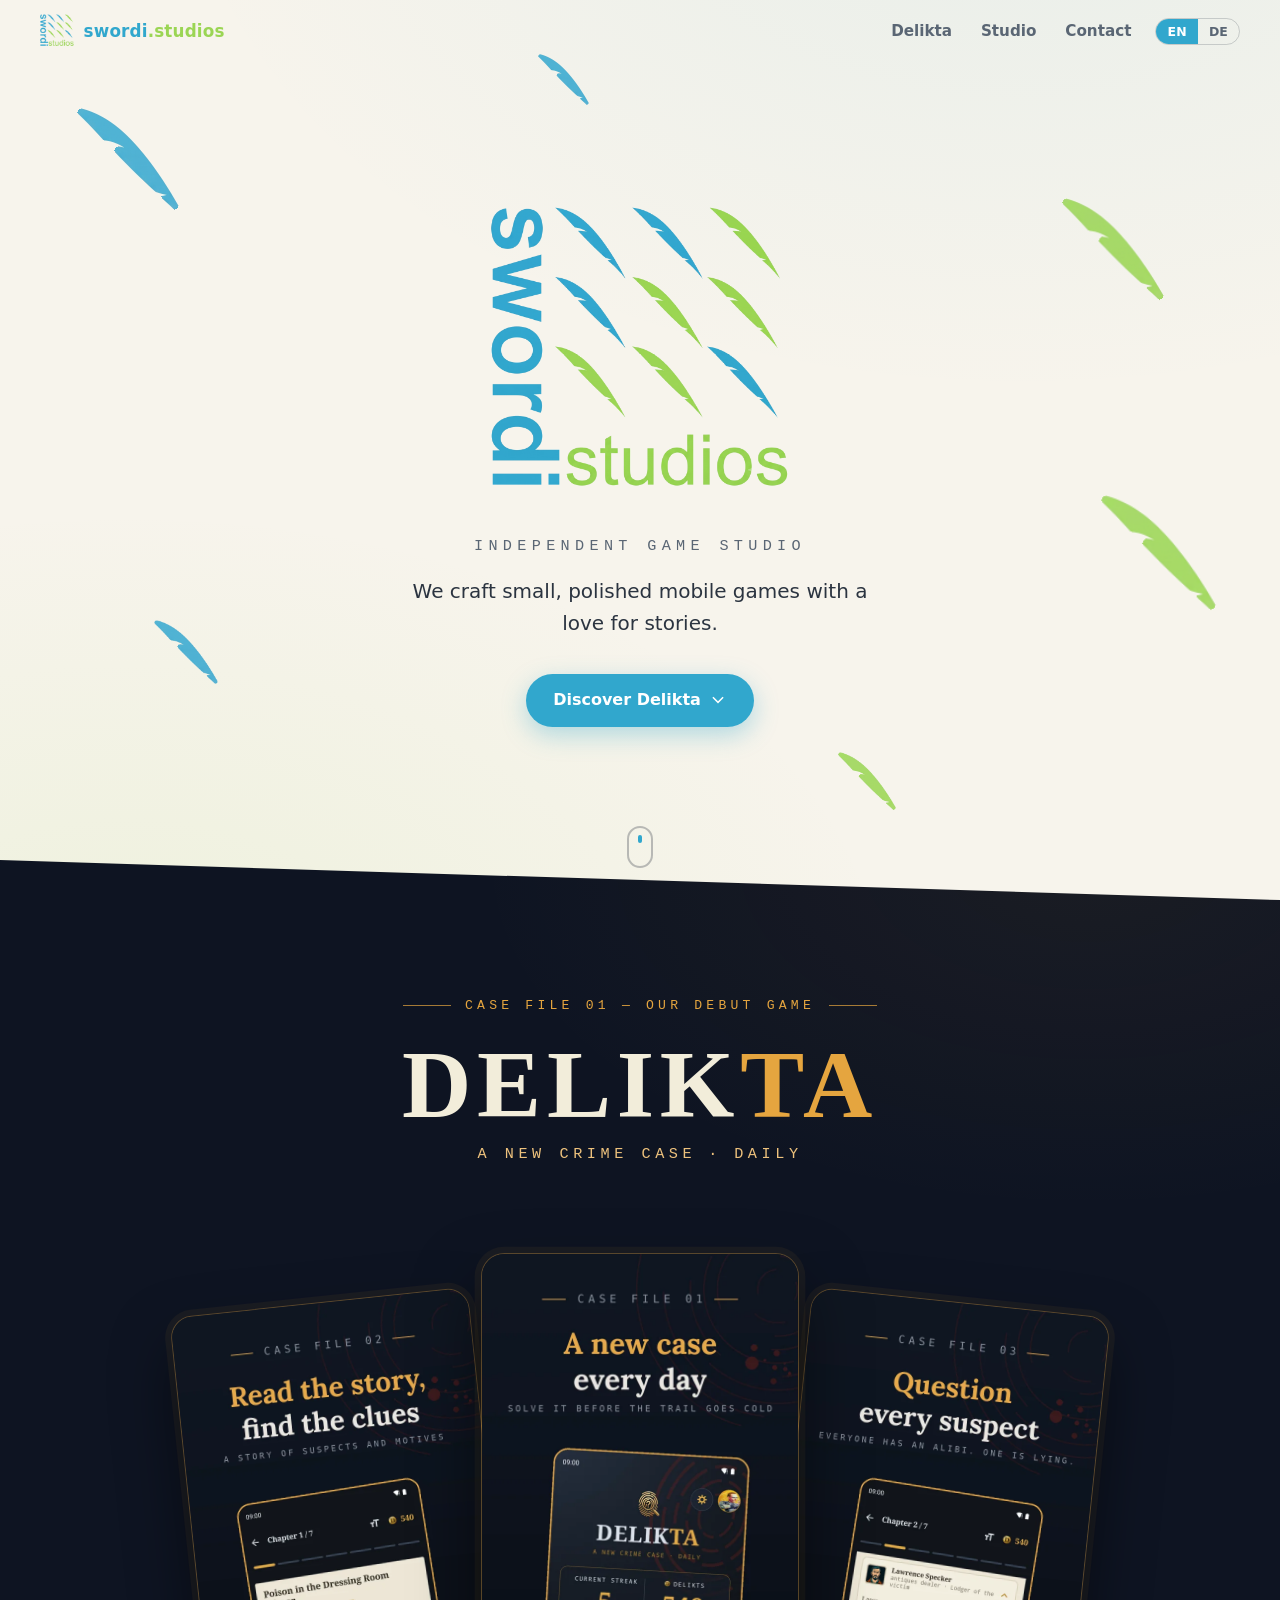
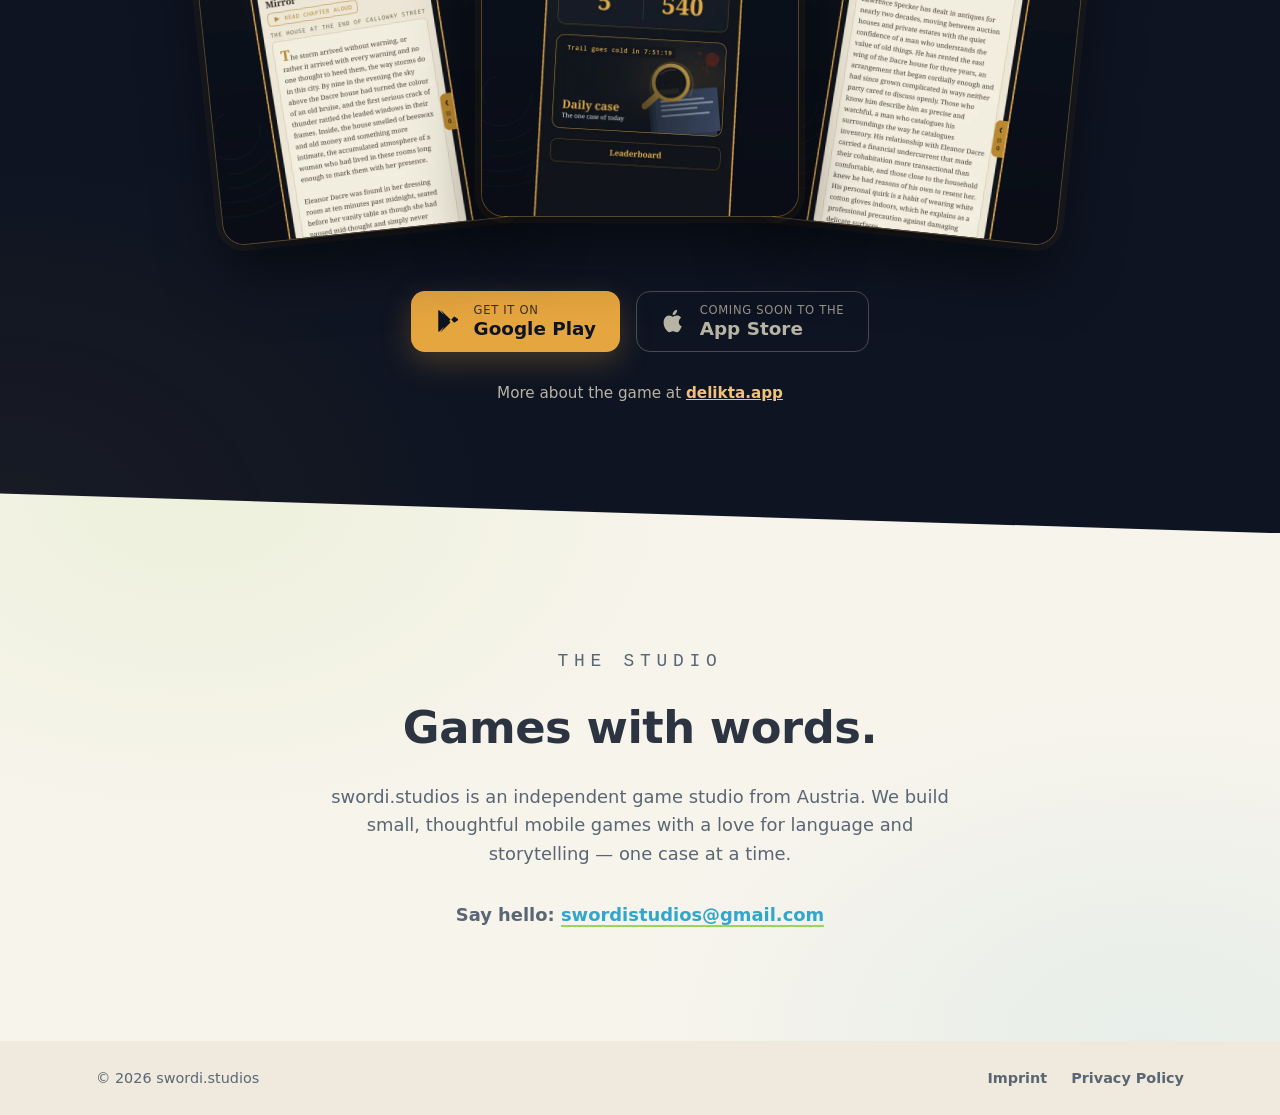
==== commit df97beb3: "Fill in Impressum/privacy details, use swordistudios@gmail.com Co-Authored-By: Claude Fable 5 <norep" ====
--- a/index.html
+++ b/index.html
@@ -99,7 +99,7 @@
         <p class="kicker light-kicker" data-i18n="studio.kicker">The studio</p>
         <h2 data-i18n="studio.title">Games with words.</h2>
         <p data-i18n="studio.text">swordi.studios is an independent game studio from Austria. We build small, thoughtful mobile games with a love for language and storytelling — one case at a time.</p>
-        <p class="studio-contact" id="contact" data-i18n-html="studio.contact">Say hello: <a href="mailto:hello@swordistudios.com">hello@swordistudios.com</a></p>
+        <p class="studio-contact" id="contact" data-i18n-html="studio.contact">Say hello: <a href="mailto:swordistudios@gmail.com">swordistudios@gmail.com</a></p>
       </div>
     </section>
 
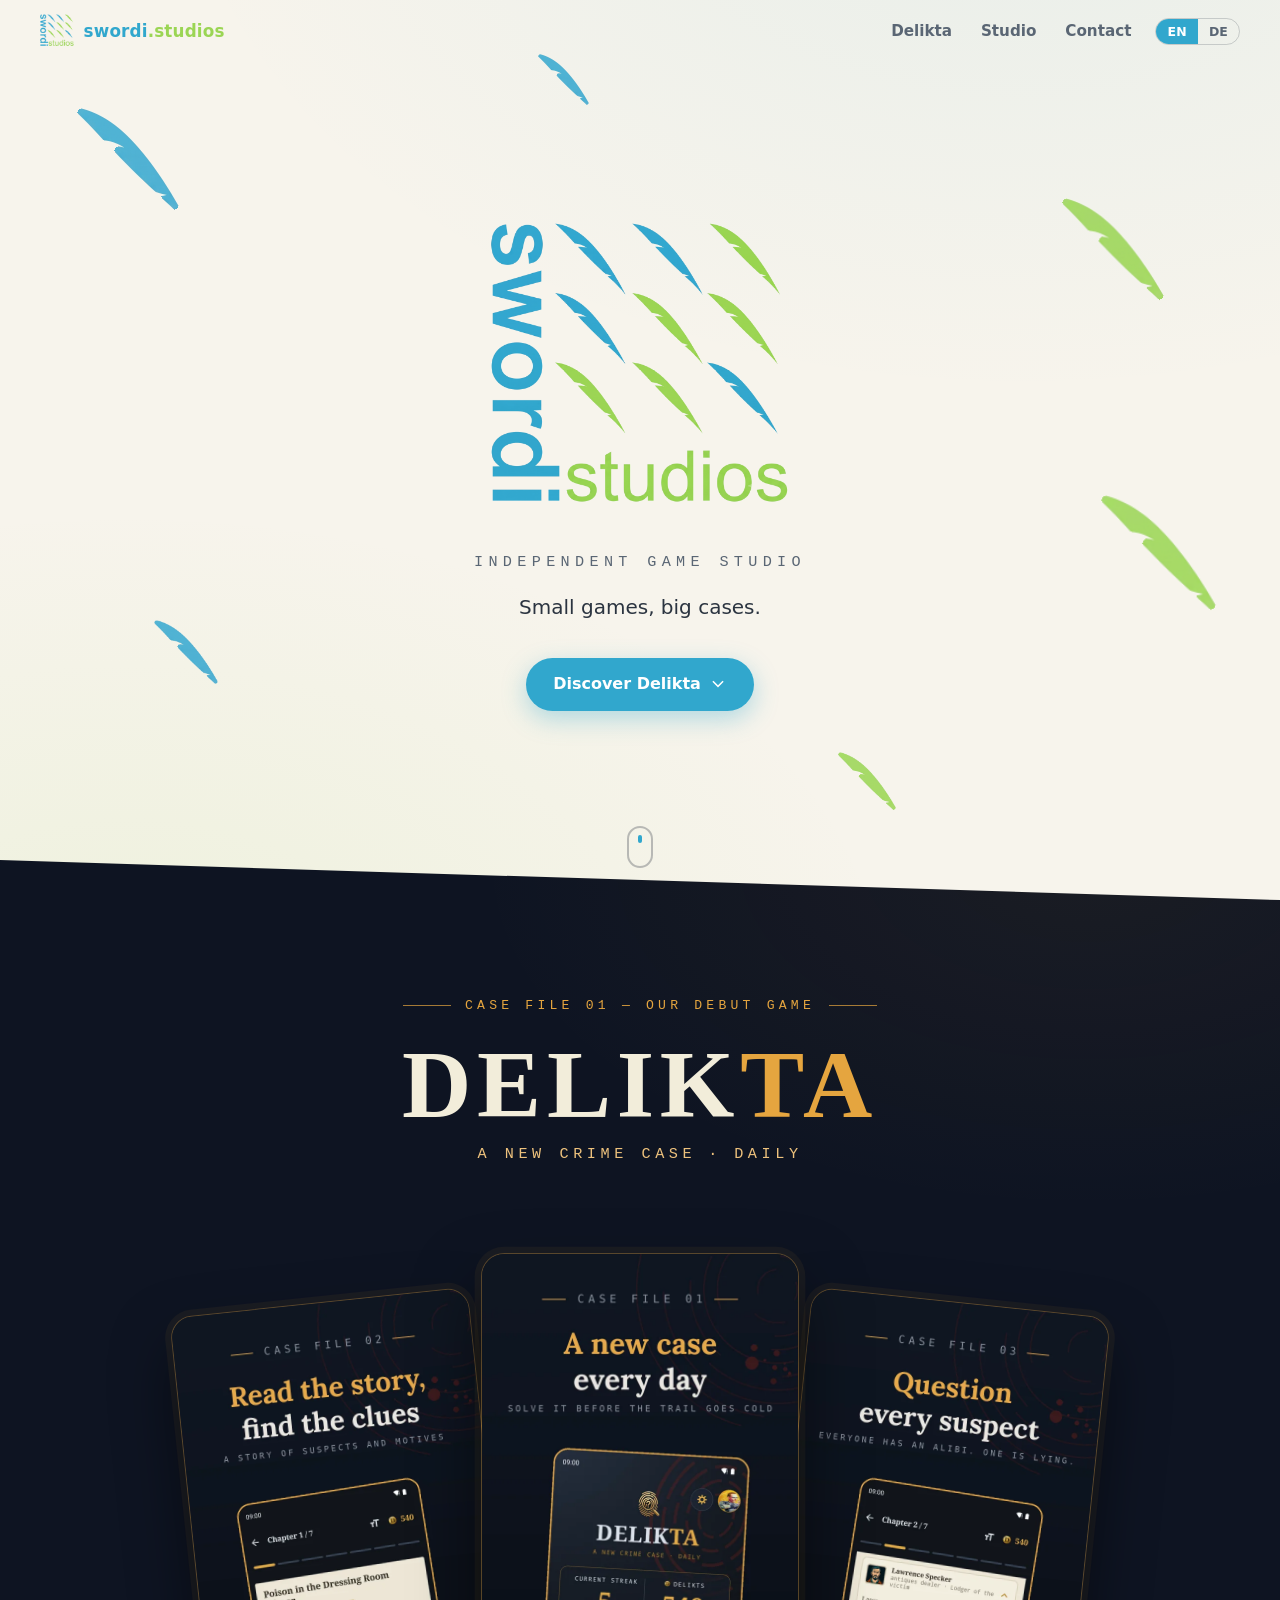
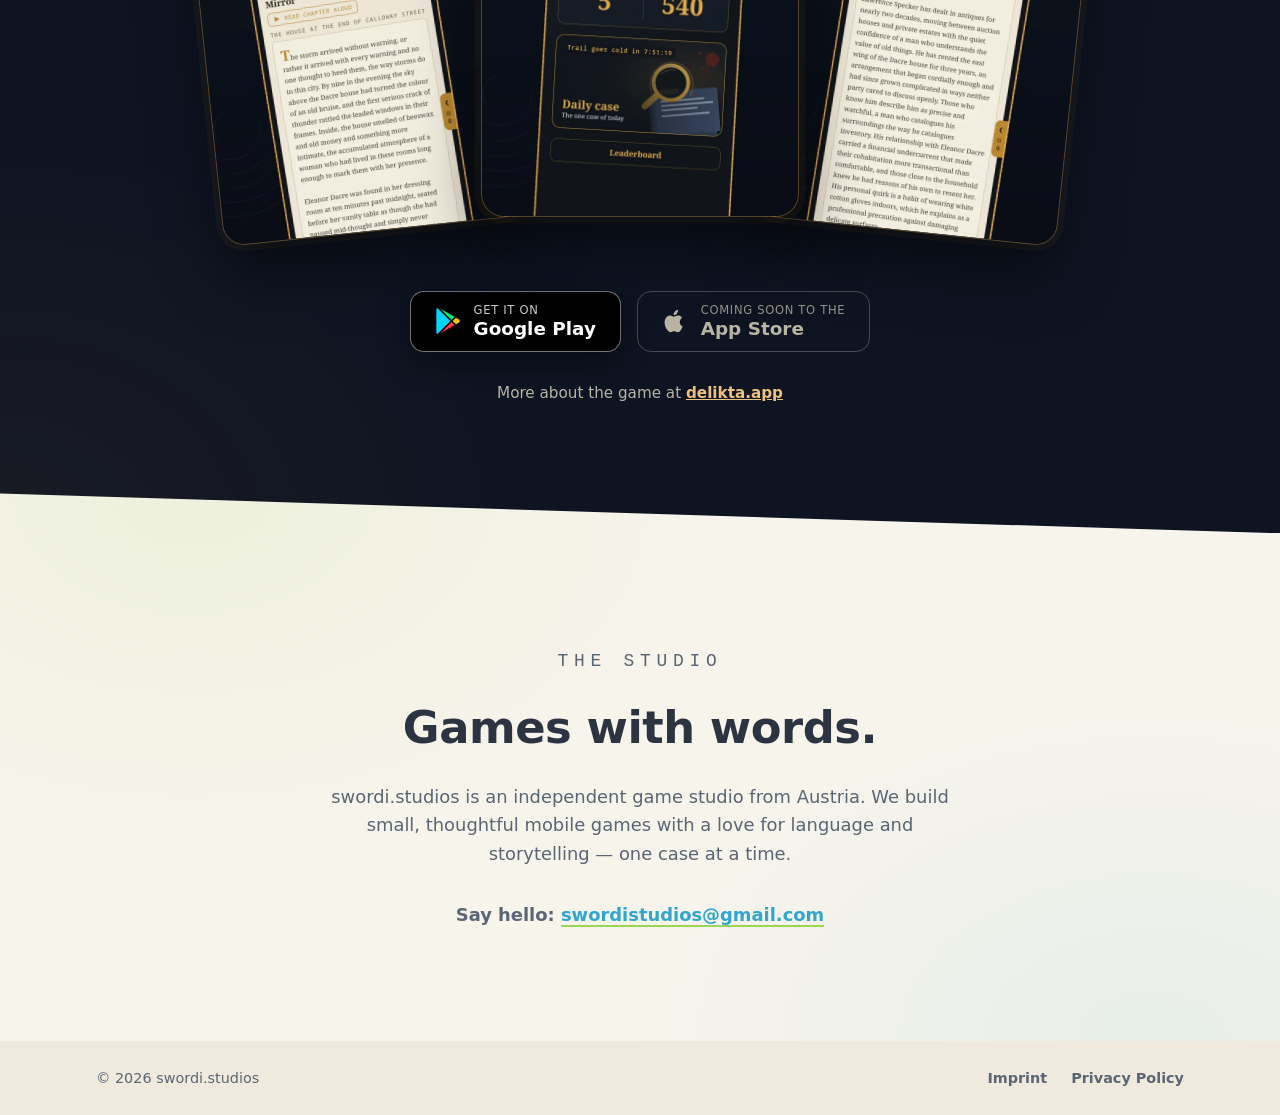
==== commit af1119e7: "New claim, shorter kicker, official-style Google Play badge - Hero claim: 'Kleine Spiele, große Fäll" ====
--- a/index.html
+++ b/index.html
@@ -50,7 +50,7 @@
       <div class="hero-inner">
         <img class="hero-logo" src="assets/img/logo.png" alt="swordi.studios logo" width="300" height="300">
         <p class="hero-tag" data-i18n="hero.tag">Independent game studio</p>
-        <p class="hero-sub" data-i18n="hero.sub">We craft small, polished mobile games with a love for stories.</p>
+        <p class="hero-sub" data-i18n="hero.sub">Small games, big cases.</p>
         <a class="hero-cta" href="#delikta">
           <span data-i18n="hero.cta">Discover Delikta</span>
           <svg viewBox="0 0 24 24" width="18" height="18" aria-hidden="true"><path d="M12 16.5 4.5 9l1.4-1.4L12 13.7l6.1-6.1L19.5 9Z" fill="currentColor"/></svg>
@@ -79,7 +79,12 @@
         <div class="delikta-cta reveal" id="download">
           <div class="store-buttons">
             <a class="store-btn play" href="https://play.google.com/store/apps/details?id=io.delikta.game" target="_blank" rel="noopener">
-              <svg viewBox="0 0 24 24" width="26" height="26" aria-hidden="true"><path fill="currentColor" d="M3.6 1.8 13.7 12 3.6 22.2c-.4-.2-.6-.6-.6-1.1V2.9c0-.5.2-.9.6-1.1Zm11.5 8.7 2.6-2.6 2.9 1.7c1 .6 1 1.6 0 2.2l-2.9 1.7-2.6-2.6-.2-.2.2-.2ZM5 1.5l9.3 9.1-2 2L5 1.5Zm0 21 7.3-11.1 2 2L5 22.5Z"/></svg>
+              <svg viewBox="0 0 512 512" width="26" height="26" aria-hidden="true">
+                <path fill="#00d7fe" d="M47 0C34 6.8 25.3 19.2 25.3 35.3v441.3c0 16.1 8.7 28.5 21.7 35.3l256.6-256L47 0z"/>
+                <path fill="#00f076" d="M325.3 234.3 104.6 13l280.8 161.2-60.1 60.1z"/>
+                <path fill="#ffc900" d="m472.2 225.6-58.9-34.1-65.7 64.5 65.7 64.5 60.1-34.1c18-14.3 18-46.5-1.2-60.8z"/>
+                <path fill="#ff3a44" d="m104.6 499 280.8-161.2-60.1-60.1L104.6 499z"/>
+              </svg>
               <span><small data-i18n="cta.playSmall">Get it on</small><strong>Google Play</strong></span>
             </a>
             <span class="store-btn soon">
--- a/css/style.css
+++ b/css/style.css
@@ -354,16 +354,19 @@
 .store-btn small { font-size: 0.72rem; letter-spacing: 0.06em; text-transform: uppercase; opacity: 0.8; }
 .store-btn strong { font-size: 1.15rem; }
 
+/* modeled after the official "Get it on Google Play" badge */
 .store-btn.play {
-  background: var(--gold);
-  color: var(--navy);
-  box-shadow: 0 10px 30px rgba(229, 165, 63, 0.25);
-  transition: transform 0.25s, box-shadow 0.25s;
+  background: #000;
+  color: #fff;
+  border: 1px solid rgba(255, 255, 255, 0.45);
+  box-shadow: 0 10px 30px rgba(0, 0, 0, 0.45);
+  transition: transform 0.25s, box-shadow 0.25s, border-color 0.25s;
 }
 
 .store-btn.play:hover {
   transform: translateY(-2px);
-  box-shadow: 0 14px 36px rgba(229, 165, 63, 0.4);
+  border-color: rgba(255, 255, 255, 0.8);
+  box-shadow: 0 14px 36px rgba(0, 0, 0, 0.6);
 }
 
 .store-btn.soon {
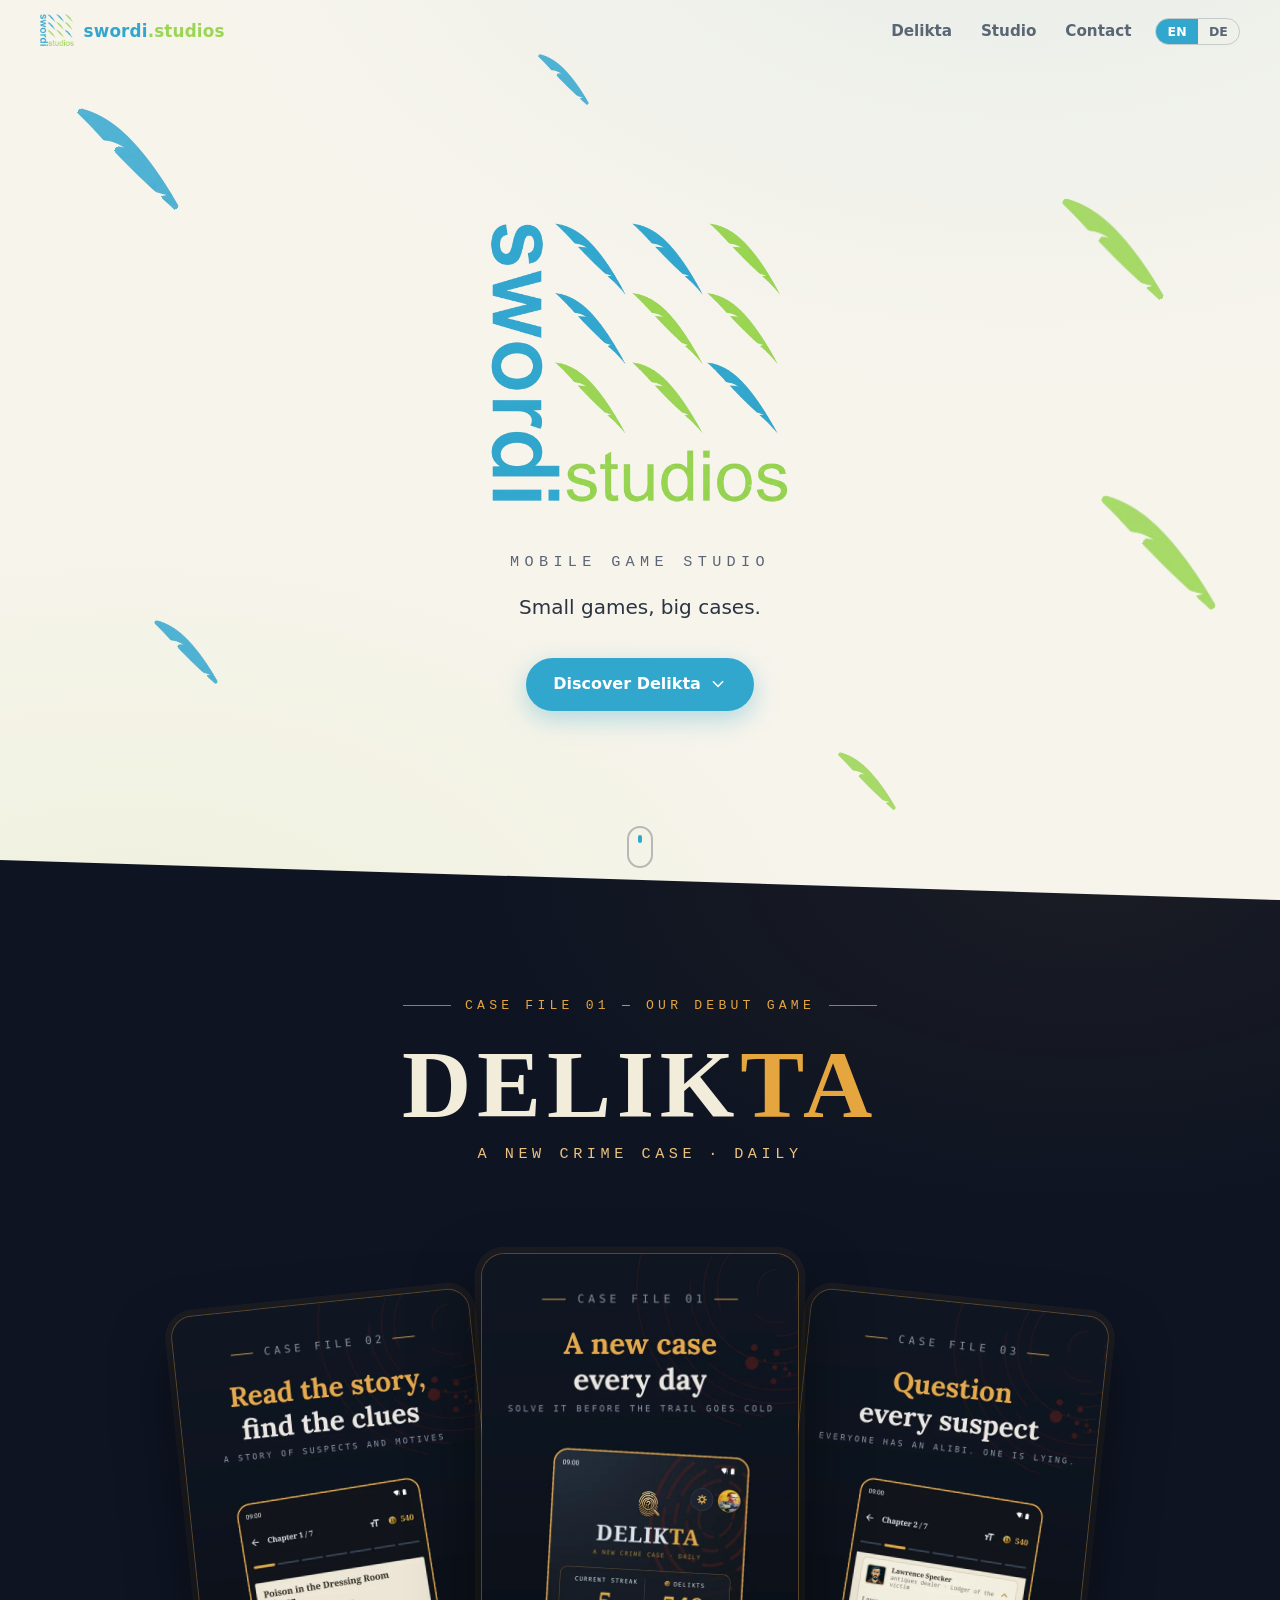
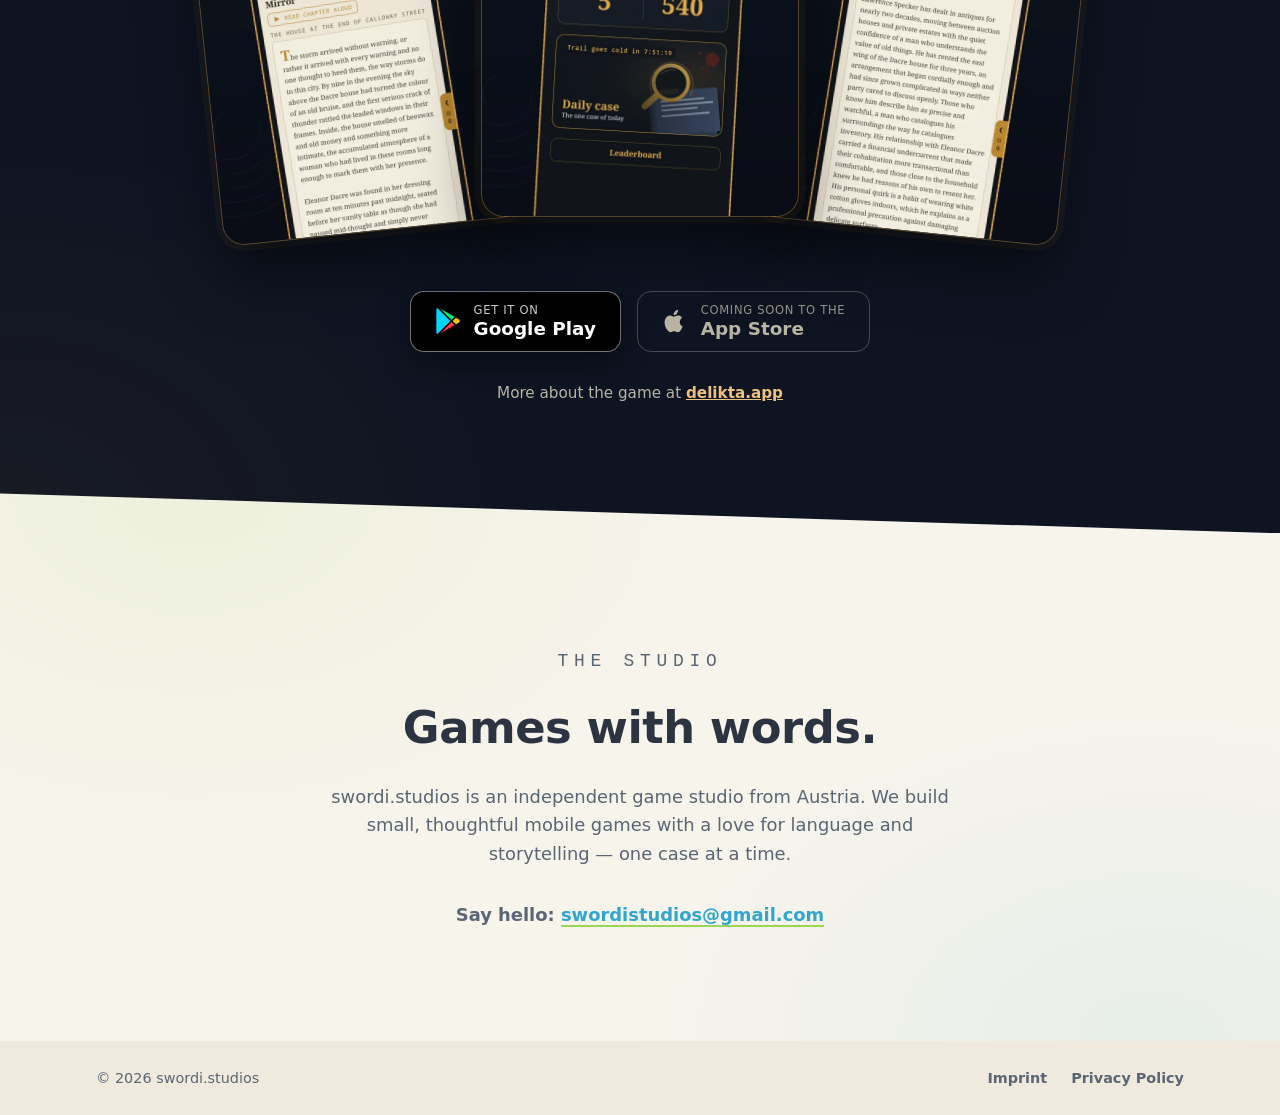
==== commit 8c5517e5: "Tagline: 'Mobile Game Studio' instead of 'independent game studio' Co-Authored-By: Claude Fable 5 <n" ====
--- a/index.html
+++ b/index.html
@@ -3,12 +3,12 @@
 <head>
   <meta charset="UTF-8">
   <meta name="viewport" content="width=device-width, initial-scale=1.0">
-  <title>swordi.studios — independent game studio</title>
+  <title>swordi.studios — mobile game studio</title>
   <meta name="description" content="swordi.studios is an independent game studio from Austria — creators of Delikta, the daily detective game. A new crime case, every day.">
   <link rel="icon" type="image/png" sizes="32x32" href="assets/img/favicon-32.png">
   <link rel="apple-touch-icon" href="assets/img/apple-touch-icon.png">
   <link rel="canonical" href="https://swordistudios.com/">
-  <meta property="og:title" content="swordi.studios — independent game studio">
+  <meta property="og:title" content="swordi.studios — mobile game studio">
   <meta property="og:description" content="Creators of Delikta, the daily detective game. A new crime case, every day.">
   <meta property="og:image" content="https://swordistudios.com/assets/img/delikta-feature.jpg">
   <meta property="og:url" content="https://swordistudios.com/">
@@ -49,7 +49,7 @@
 
       <div class="hero-inner">
         <img class="hero-logo" src="assets/img/logo.png" alt="swordi.studios logo" width="300" height="300">
-        <p class="hero-tag" data-i18n="hero.tag">Independent game studio</p>
+        <p class="hero-tag" data-i18n="hero.tag">Mobile game studio</p>
         <p class="hero-sub" data-i18n="hero.sub">Small games, big cases.</p>
         <a class="hero-cta" href="#delikta">
           <span data-i18n="hero.cta">Discover Delikta</span>
